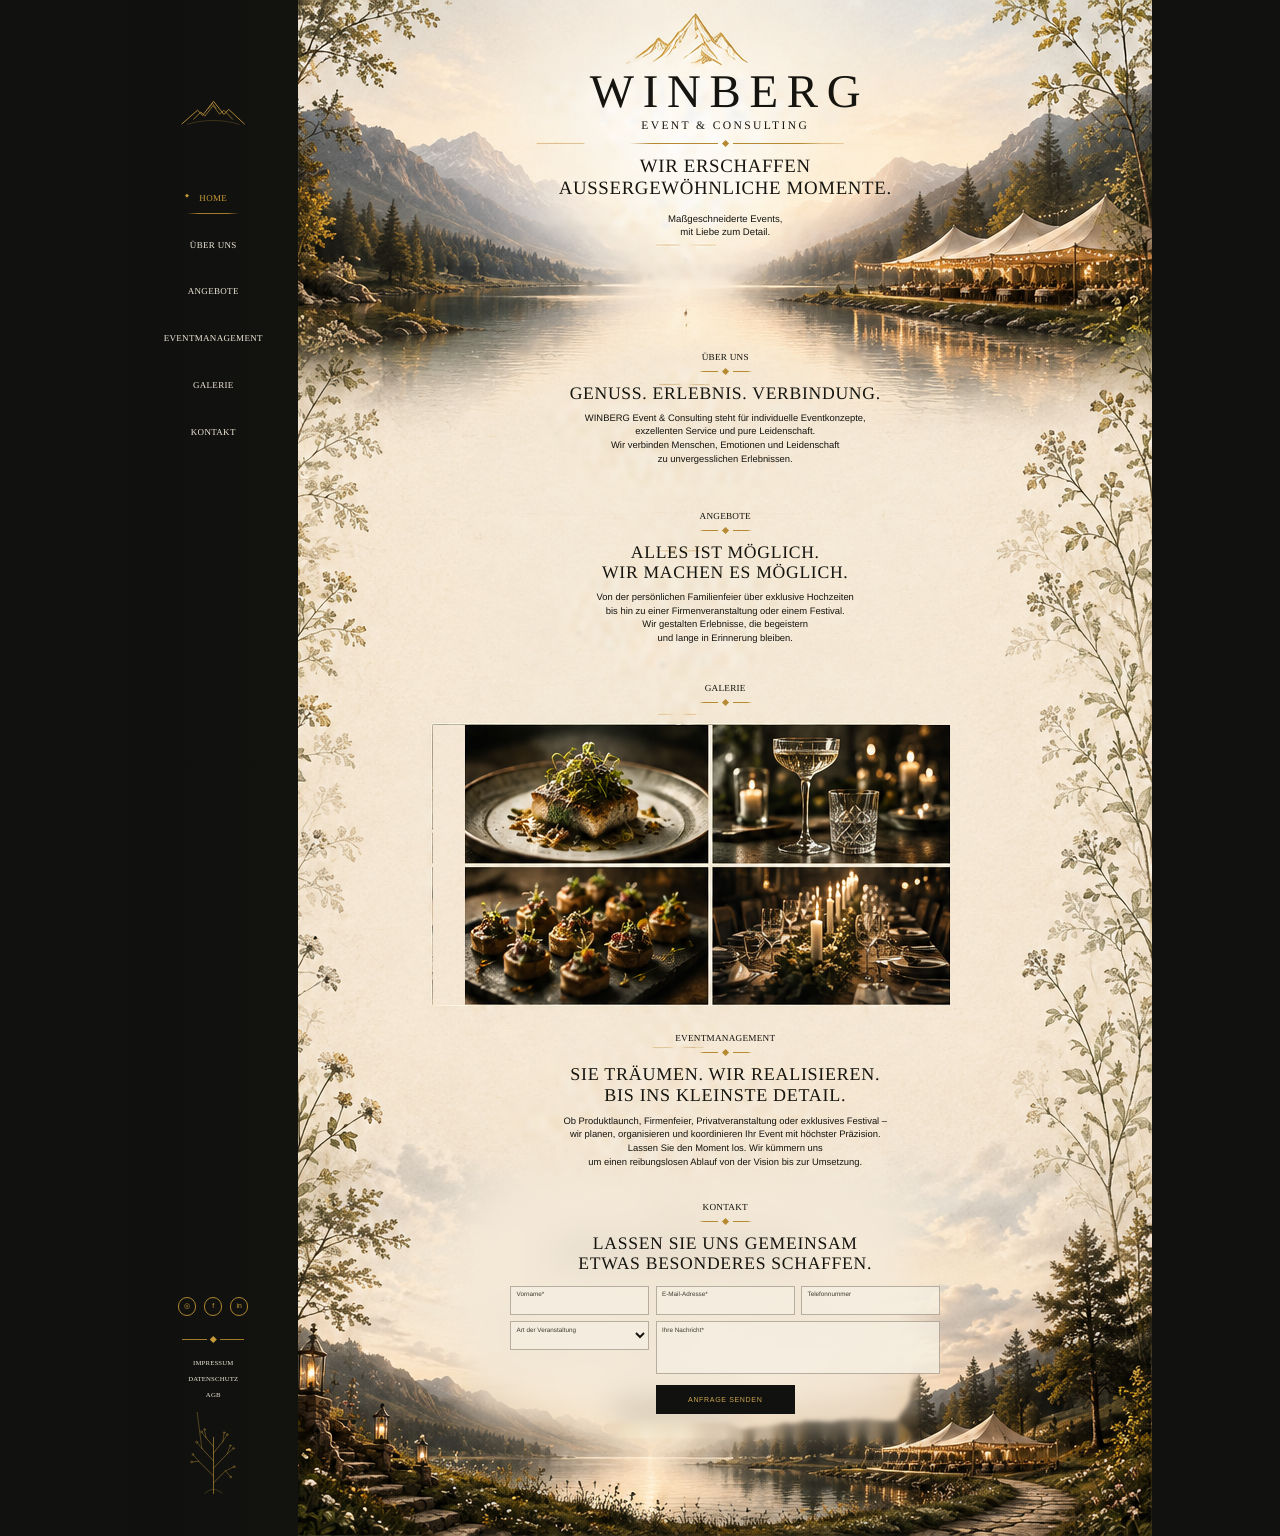
==== preview-v2.html @ 3b3b502c "Refresh centered WINBERG gallery preview" ====
<!doctype html>
<html lang="de">
<head>
  <meta charset="utf-8">
  <meta name="viewport" content="width=device-width,initial-scale=1">
  <meta name="robots" content="noindex,nofollow">
  <title>WINBERG V2 Vorschau</title>
  <link rel="stylesheet" href="assets/css/site-v2-preview.css?v=20260818-2138">
</head>
<body>
<main class="page-shell" aria-label="WINBERG Event & Consulting V2 Vorschau">
  <div class="stage">
    <img class="background-art" src="assets/img/WINBERG-BACKGROUND-TEXTFREE-FINAL.png?v=20260818-2138" alt="" aria-hidden="true">

    <aside class="sidebar" aria-label="Hauptnavigation">
      <a class="sidebar-logo" href="#home" aria-label="WINBERG Startseite"><img src="assets/img/mountain-mark.svg" alt=""></a>
      <nav class="main-nav">
        <a class="active" href="#home">Home</a>
        <a href="#ueber-uns">Über uns</a>
        <a href="#angebote">Angebote</a>
        <a href="#eventmanagement">Eventmanagement</a>
        <a href="#galerie">Galerie</a>
        <a href="#kontakt">Kontakt</a>
      </nav>
      <div class="sidebar-bottom">
        <div class="socials" aria-label="Social Media"><span>◎</span><span>f</span><span>in</span></div>
        <div class="sidebar-divider" aria-hidden="true"><span></span><i></i><span></span></div>
        <div class="legal-links"><a href="impressum.html">Impressum</a><a href="datenschutz.html">Datenschutz</a><a href="agb.html">AGB</a></div>
        <img class="sidebar-tree" src="assets/img/sidebar-tree.svg" alt="">
      </div>
    </aside>

    <section id="home" class="panel hero-panel">
      <h1>WINBERG</h1>
      <p class="subbrand">EVENT &amp; CONSULTING</p>
      <div class="ornament ornament-wide" aria-hidden="true"><span></span><i></i><span></span></div>
      <p class="hero-claim">WIR ERSCHAFFEN<br>AUSSERGEWÖHNLICHE MOMENTE.</p>
      <p class="hero-copy">Maßgeschneiderte Events,<br>mit Liebe zum Detail.</p>
    </section>

    <section id="ueber-uns" class="panel about-panel">
      <p class="kicker">ÜBER UNS</p>
      <div class="ornament" aria-hidden="true"><span></span><i></i><span></span></div>
      <h2>GENUSS. ERLEBNIS. VERBINDUNG.</h2>
      <p class="body-copy">WINBERG Event &amp; Consulting steht für individuelle Eventkonzepte,<br>exzellenten Service und pure Leidenschaft.<br>Wir verbinden Menschen, Emotionen und Leidenschaft<br>zu unvergesslichen Erlebnissen.</p>
    </section>

    <section id="angebote" class="panel offers-panel">
      <p class="kicker">ANGEBOTE</p>
      <div class="ornament" aria-hidden="true"><span></span><i></i><span></span></div>
      <h2>ALLES IST MÖGLICH.<br>WIR MACHEN ES MÖGLICH.</h2>
      <p class="body-copy">Von der persönlichen Familienfeier über exklusive Hochzeiten<br>bis hin zu einer Firmenveranstaltung oder einem Festival.<br>Wir gestalten Erlebnisse, die begeistern<br>und lange in Erinnerung bleiben.</p>
    </section>

    <section id="galerie" class="panel gallery-panel">
      <p class="kicker">GALERIE</p>
      <div class="ornament" aria-hidden="true"><span></span><i></i><span></span></div>
    </section>

    <section id="eventmanagement" class="panel event-panel">
      <p class="kicker">EVENTMANAGEMENT</p>
      <div class="ornament" aria-hidden="true"><span></span><i></i><span></span></div>
      <h2>SIE TRÄUMEN. WIR REALISIEREN.<br>BIS INS KLEINSTE DETAIL.</h2>
      <p class="body-copy">Ob Produktlaunch, Firmenfeier, Privatveranstaltung oder exklusives Festival –<br>wir planen, organisieren und koordinieren Ihr Event mit höchster Präzision.<br>Lassen Sie den Moment los. Wir kümmern uns<br>um einen reibungslosen Ablauf von der Vision bis zur Umsetzung.</p>
    </section>

    <section id="kontakt" class="panel contact-panel">
      <p class="kicker">KONTAKT</p>
      <div class="ornament" aria-hidden="true"><span></span><i></i><span></span></div>
      <h2>LASSEN SIE UNS GEMEINSAM<br>ETWAS BESONDERES SCHAFFEN.</h2>
      <form class="contact-form" novalidate>
        <label><span>Vorname*</span><input type="text"></label>
        <label><span>E-Mail-Adresse*</span><input type="email"></label>
        <label><span>Telefonnummer</span><input type="tel"></label>
        <label class="field-type"><span>Art der Veranstaltung</span><select><option></option></select></label>
        <label class="field-message"><span>Ihre Nachricht*</span><textarea></textarea></label>
        <button type="button">ANFRAGE SENDEN</button>
      </form>
    </section>
  </div>
</main>
</body>
</html>
---- assets/css/site-v2-preview.css ----
*{box-sizing:border-box}
html,body{margin:0;min-height:100%;background:#11110f}
body{overflow-x:hidden;color:#15140f;font-family:Arial,Helvetica,sans-serif}
.page-shell{width:100%;display:flex;justify-content:center;background:#11110f}
.stage{position:relative;width:min(100vw,1024px);aspect-ratio:2/3;overflow:hidden;container-type:inline-size;background:#f3ead9}
.background-art{position:absolute;inset:0;z-index:0;width:100%;height:100%;display:block;object-fit:fill;user-select:none;-webkit-user-drag:none}

/* Galerie im Hintergrundbild optisch auf die Content-Spalte zentrieren. */
.stage::before{content:"";position:absolute;z-index:1;left:29.7852%;top:47.2005%;width:3.125%;height:18.2292%;background-image:url('../img/WINBERG-BACKGROUND-TEXTFREE-FINAL.png?v=gallery-center-1');background-repeat:no-repeat;background-size:100cqw 150cqw;background-position:-79.10cqw -70.80cqw;pointer-events:none}
.stage::after{content:"";position:absolute;z-index:2;inset:0;background:url('../img/WINBERG-BACKGROUND-TEXTFREE-FINAL.png?v=gallery-center-1') 0 0/100% 100% no-repeat;clip-path:inset(47.2005% 22.8516% 34.5703% 29.7852%);transform:translateX(3.125cqw);pointer-events:none}

/* Sidebar */
.sidebar{position:absolute;z-index:20;left:0;top:0;width:16.65%;height:100%;background:linear-gradient(90deg,#10110f,#12130f);color:#eee6d7;font-family:Baskerville,'Palatino Linotype','Book Antiqua',Georgia,serif}
.sidebar-logo{position:absolute;top:6.1%;left:50%;width:7.6cqw;transform:translateX(-50%)}
.sidebar-logo img{width:100%;height:auto;display:block}
.main-nav{position:absolute;top:12.55%;left:0;width:100%;display:flex;flex-direction:column;align-items:center;gap:3.6cqw}
.main-nav a{position:relative;text-decoration:none;text-transform:uppercase;color:#eee6d7;font-size:.88cqw;letter-spacing:.035em;white-space:nowrap;text-rendering:geometricPrecision;-webkit-font-smoothing:antialiased}
.main-nav a.active{color:#c69a38}
.main-nav a.active:before{content:'◆';position:absolute;left:-1.4cqw;top:.03cqw;font-size:.5cqw;color:#c69a38}
.main-nav a.active:after{content:'';position:absolute;left:50%;top:1.95cqw;width:5.1cqw;height:1px;transform:translateX(-50%);background:linear-gradient(90deg,transparent,#a47b2a 22%,#a47b2a 78%,transparent)}
.sidebar-bottom{position:absolute;left:0;bottom:2.25%;width:100%;display:flex;flex-direction:column;align-items:center}
.socials{display:flex;gap:.76cqw;margin-bottom:1.8cqw}
.socials span{width:1.78cqw;height:1.78cqw;border:1px solid #ae842f;border-radius:50%;display:grid;place-items:center;color:#c69a38;font:400 .67cqw/1 Arial,sans-serif}
.sidebar-divider{width:6.1cqw;height:1.1cqw;display:flex;align-items:center;margin-bottom:1.35cqw}
.sidebar-divider span{flex:1;height:1px;background:#a27a2b}.sidebar-divider i{width:.45cqw;height:.45cqw;margin:0 .4cqw;background:#c69a38;transform:rotate(45deg)}
.legal-links{display:flex;flex-direction:column;align-items:center;gap:.86cqw;margin-bottom:1.45cqw}
.legal-links a{text-decoration:none;text-transform:uppercase;color:#eee6d7;font-size:.66cqw;letter-spacing:.025em}
.sidebar-tree{width:5.35cqw;height:auto}

/* Content */
.panel{position:absolute;z-index:10;left:16.65%;width:83.35%;text-align:center;color:#15140f;text-rendering:geometricPrecision;-webkit-font-smoothing:antialiased}
.panel h1,.panel h2,.panel p{margin:0}
.hero-panel{top:4.55%;height:15.2%}
.hero-panel h1{font:400 4.58cqw/.95 Baskerville,'Palatino Linotype','Book Antiqua',Georgia,serif;letter-spacing:.185em;text-indent:.185em}
.subbrand{margin-top:.58cqw!important;font:400 1.13cqw/1.1 Baskerville,'Palatino Linotype','Book Antiqua',Georgia,serif!important;letter-spacing:.205em}
.ornament{width:5.2cqw;height:1.15cqw;margin:.24cqw auto .52cqw;display:flex;align-items:center;justify-content:center}
.ornament-wide{width:18.8cqw;margin-top:.46cqw;margin-bottom:.66cqw}
.ornament span{height:1px;flex:1;background:linear-gradient(90deg,transparent,#b68a32 24%,#b68a32)}
.ornament span:last-child{background:linear-gradient(90deg,#b68a32,#b68a32 76%,transparent)}
.ornament i{width:.5cqw;height:.5cqw;background:#b68a32;transform:rotate(45deg);margin:0 .5cqw}
.hero-claim{font:400 1.84cqw/1.16 Baskerville,'Palatino Linotype','Book Antiqua',Georgia,serif!important;letter-spacing:.035em}
.hero-copy{margin-top:1.25cqw!important;font:400 .94cqw/1.42 Arial,sans-serif!important}

.kicker{font:400 .9cqw/1.08 Baskerville,'Palatino Linotype','Book Antiqua',Georgia,serif!important;letter-spacing:.025em}
.panel h2{font:400 1.72cqw/1.16 Baskerville,'Palatino Linotype','Book Antiqua',Georgia,serif;letter-spacing:.04em}
.body-copy{font:400 .92cqw/1.46 Arial,sans-serif!important}

.about-panel{top:23.0%}
.about-panel h2{margin-top:.32cqw}.about-panel .body-copy{margin-top:.72cqw}
.offers-panel{top:33.35%}
.offers-panel h2{margin-top:.32cqw}.offers-panel .body-copy{margin-top:.72cqw}
.gallery-panel{top:44.55%}
.event-panel{top:67.35%}
.event-panel h2{margin-top:.44cqw;font-size:1.76cqw}.event-panel .body-copy{margin-top:.78cqw}
.contact-panel{top:78.35%}
.contact-panel h2{margin-top:.38cqw;font-size:1.72cqw}

.contact-form{width:42cqw;margin:1.2cqw auto 0;display:grid;grid-template-columns:repeat(3,1fr);gap:.62cqw;text-align:left}
.contact-form label{position:relative;display:block}.contact-form label span{position:absolute;left:.62cqw;top:.52cqw;font-size:.62cqw;color:#3f3a31;z-index:2}
.contact-form input,.contact-form select,.contact-form textarea{width:100%;border:1px solid rgba(82,72,55,.38);background:rgba(245,239,225,.8);color:#17150f}
.contact-form input,.contact-form select{height:2.82cqw;padding:1.0cqw .58cqw .28cqw}.contact-form textarea{height:5.15cqw;padding:1.18cqw .58cqw .38cqw;resize:none}
.field-type{grid-column:1}.field-message{grid-column:2/4;grid-row:2/4}.contact-form button{grid-column:2;grid-row:4;border:0;background:#11120f;color:#caa34d;height:2.75cqw;font-size:.69cqw;letter-spacing:.09em}

@media(max-width:700px){.stage{width:100vw}.main-nav a{font-size:max(6px,.88cqw)}.legal-links a{font-size:max(5px,.66cqw)}.body-copy{font-size:max(6px,.92cqw)!important}.hero-copy{font-size:max(6px,.94cqw)!important}}
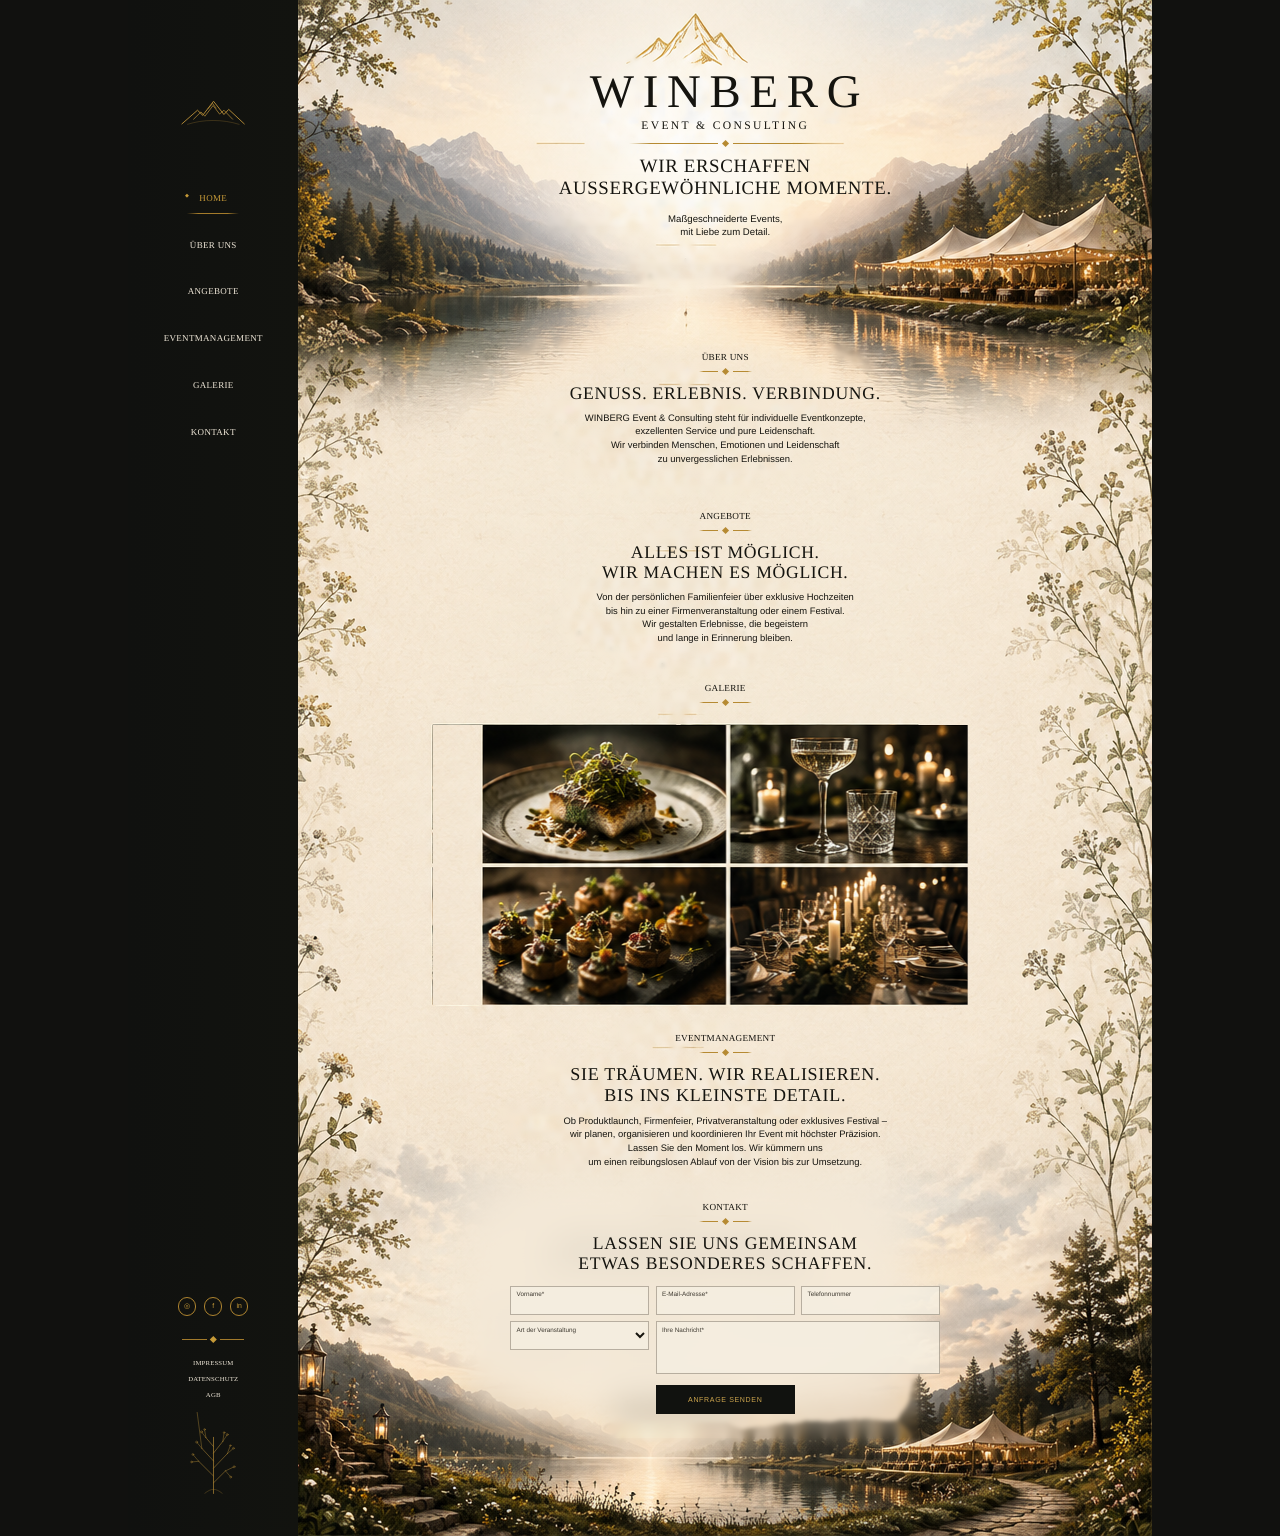
==== commit 733ad409: "Refresh centered WINBERG gallery asset cache" ====
--- a/preview-v2.html
+++ b/preview-v2.html
@@ -5,12 +5,12 @@
   <meta name="viewport" content="width=device-width,initial-scale=1">
   <meta name="robots" content="noindex,nofollow">
   <title>WINBERG V2 Vorschau</title>
-  <link rel="stylesheet" href="assets/css/site-v2-preview.css?v=20260818-2138">
+  <link rel="stylesheet" href="assets/css/site-v2-preview.css?v=20260818-2146">
 </head>
 <body>
 <main class="page-shell" aria-label="WINBERG Event & Consulting V2 Vorschau">
   <div class="stage">
-    <img class="background-art" src="assets/img/WINBERG-BACKGROUND-TEXTFREE-FINAL.png?v=20260818-2138" alt="" aria-hidden="true">
+    <img class="background-art" src="assets/img/WINBERG-BACKGROUND-TEXTFREE-FINAL.png?v=20260818-2146" alt="" aria-hidden="true">
 
     <aside class="sidebar" aria-label="Hauptnavigation">
       <a class="sidebar-logo" href="#home" aria-label="WINBERG Startseite"><img src="assets/img/mountain-mark.svg" alt=""></a>
--- a/assets/css/site-v2-preview.css
+++ b/assets/css/site-v2-preview.css
@@ -5,9 +5,9 @@
 .stage{position:relative;width:min(100vw,1024px);aspect-ratio:2/3;overflow:hidden;container-type:inline-size;background:#f3ead9}
 .background-art{position:absolute;inset:0;z-index:0;width:100%;height:100%;display:block;object-fit:fill;user-select:none;-webkit-user-drag:none}
 
-/* Galerie im Hintergrundbild optisch auf die Content-Spalte zentrieren. */
-.stage::before{content:"";position:absolute;z-index:1;left:29.7852%;top:47.2005%;width:3.125%;height:18.2292%;background-image:url('../img/WINBERG-BACKGROUND-TEXTFREE-FINAL.png?v=gallery-center-1');background-repeat:no-repeat;background-size:100cqw 150cqw;background-position:-79.10cqw -70.80cqw;pointer-events:none}
-.stage::after{content:"";position:absolute;z-index:2;inset:0;background:url('../img/WINBERG-BACKGROUND-TEXTFREE-FINAL.png?v=gallery-center-1') 0 0/100% 100% no-repeat;clip-path:inset(47.2005% 22.8516% 34.5703% 29.7852%);transform:translateX(3.125cqw);pointer-events:none}
+/* Galerie im Hintergrundbild exakt auf die Content-Mittelachse zentrieren. */
+.stage::before{content:"";position:absolute;z-index:1;left:29.7852%;top:47.2005%;width:4.8584%;height:18.2292%;background-image:url('../img/WINBERG-BACKGROUND-TEXTFREE-FINAL.png?v=gallery-center-2');background-repeat:no-repeat;background-size:100cqw 150cqw;background-position:-24.9268cqw -70.8008cqw;pointer-events:none}
+.stage::after{content:"";position:absolute;z-index:2;inset:0;background:url('../img/WINBERG-BACKGROUND-TEXTFREE-FINAL.png?v=gallery-center-2') 0 0/100% 100% no-repeat;clip-path:inset(47.2005% 22.8516% 34.5703% 29.7852%);transform:translateX(4.8584cqw);pointer-events:none}
 
 /* Sidebar */
 .sidebar{position:absolute;z-index:20;left:0;top:0;width:16.65%;height:100%;background:linear-gradient(90deg,#10110f,#12130f);color:#eee6d7;font-family:Baskerville,'Palatino Linotype','Book Antiqua',Georgia,serif}
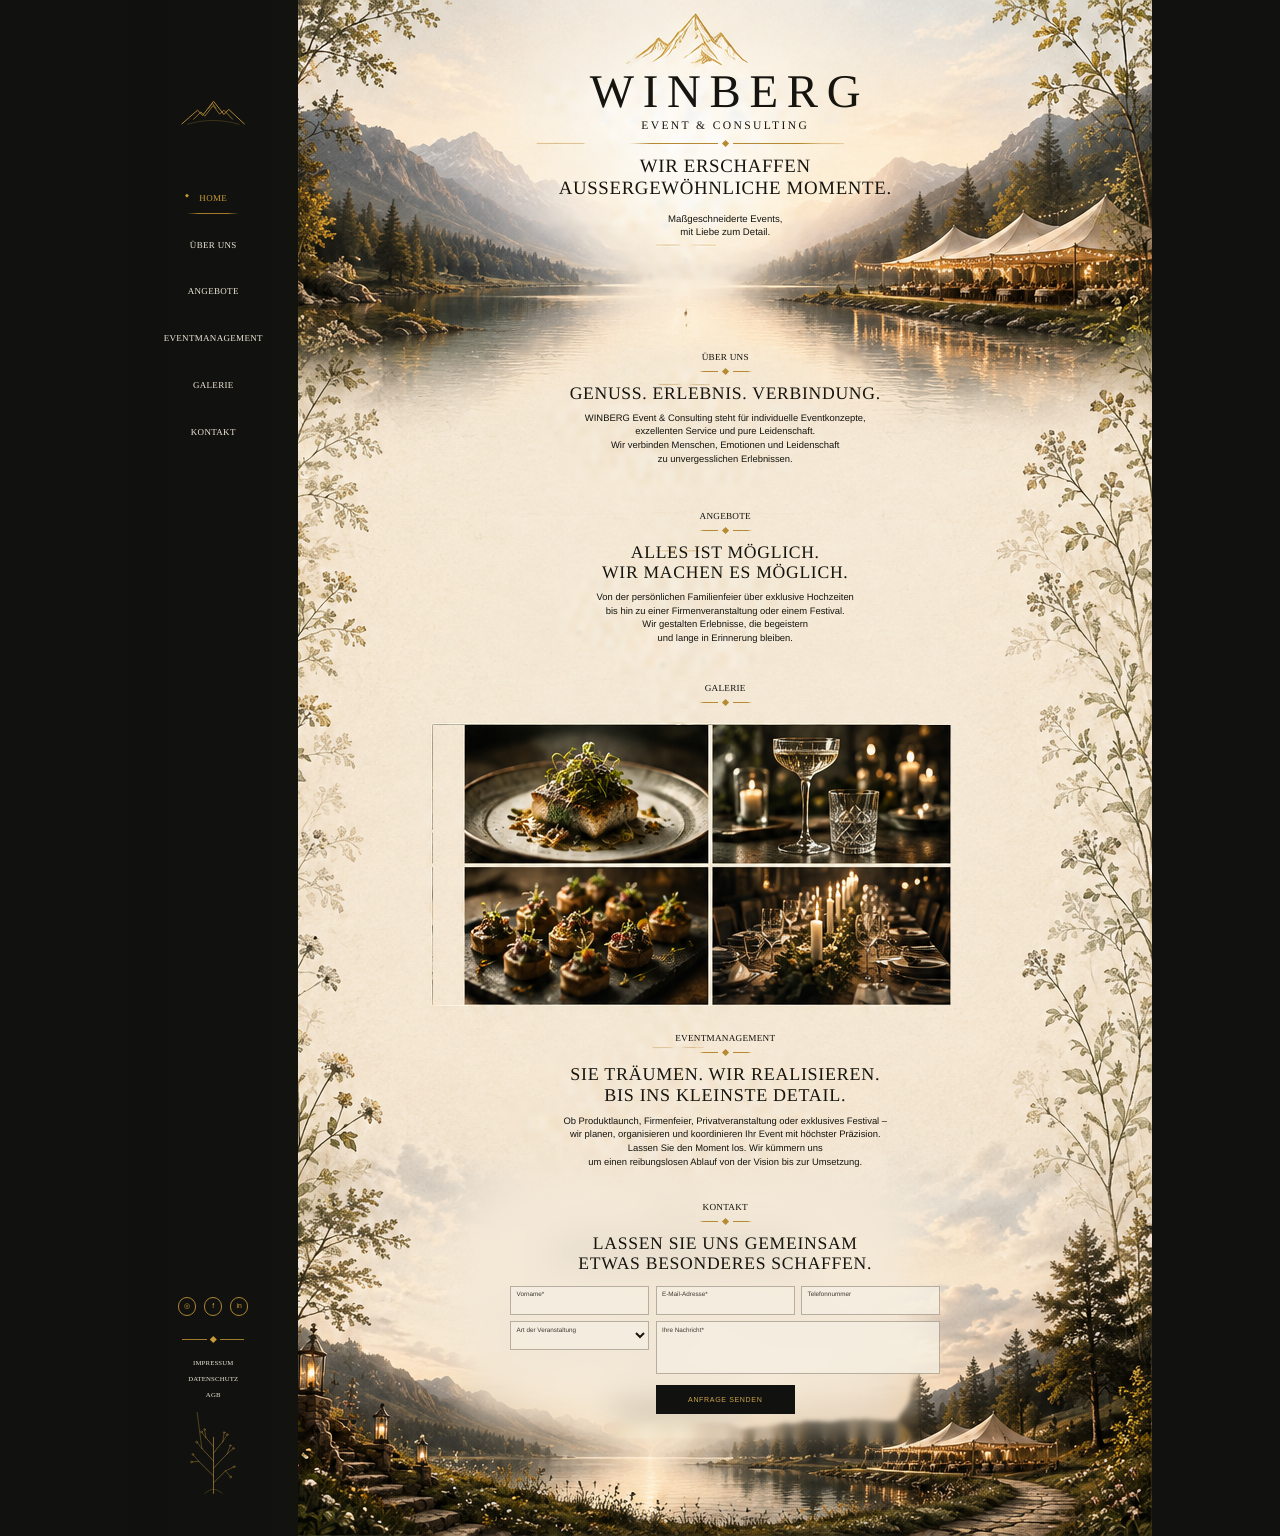
==== commit 91631031: "Use clean gallery positioning layers" ====
--- a/preview-v2.html
+++ b/preview-v2.html
@@ -5,12 +5,15 @@
   <meta name="viewport" content="width=device-width,initial-scale=1">
   <meta name="robots" content="noindex,nofollow">
   <title>WINBERG V2 Vorschau</title>
-  <link rel="stylesheet" href="assets/css/site-v2-preview.css?v=20260818-2146">
+  <link rel="stylesheet" href="assets/css/site-v2-preview.css?v=20260818-2155">
 </head>
 <body>
 <main class="page-shell" aria-label="WINBERG Event & Consulting V2 Vorschau">
   <div class="stage">
-    <img class="background-art" src="assets/img/WINBERG-BACKGROUND-TEXTFREE-FINAL.png?v=20260818-2146" alt="" aria-hidden="true">
+    <img class="background-art" src="assets/img/WINBERG-BACKGROUND-TEXTFREE-FINAL.png?v=20260818-2155" alt="" aria-hidden="true">
+    <div class="gallery-gap-fill" aria-hidden="true"></div>
+    <div class="gallery-art-shift" aria-hidden="true"></div>
+    <div class="gallery-residual-cover" aria-hidden="true"></div>
 
     <aside class="sidebar" aria-label="Hauptnavigation">
       <a class="sidebar-logo" href="#home" aria-label="WINBERG Startseite"><img src="assets/img/mountain-mark.svg" alt=""></a>
--- a/assets/css/site-v2-preview.css
+++ b/assets/css/site-v2-preview.css
@@ -5,9 +5,10 @@
 .stage{position:relative;width:min(100vw,1024px);aspect-ratio:2/3;overflow:hidden;container-type:inline-size;background:#f3ead9}
 .background-art{position:absolute;inset:0;z-index:0;width:100%;height:100%;display:block;object-fit:fill;user-select:none;-webkit-user-drag:none}
 
-/* Galerie im Hintergrundbild exakt auf die Content-Mittelachse zentrieren. */
-.stage::before{content:"";position:absolute;z-index:1;left:29.7852%;top:47.2005%;width:4.8584%;height:18.2292%;background-image:url('../img/WINBERG-BACKGROUND-TEXTFREE-FINAL.png?v=gallery-center-2');background-repeat:no-repeat;background-size:100cqw 150cqw;background-position:-24.9268cqw -70.8008cqw;pointer-events:none}
-.stage::after{content:"";position:absolute;z-index:2;inset:0;background:url('../img/WINBERG-BACKGROUND-TEXTFREE-FINAL.png?v=gallery-center-2') 0 0/100% 100% no-repeat;clip-path:inset(47.2005% 22.8516% 34.5703% 29.7852%);transform:translateX(4.8584cqw);pointer-events:none}
+/* Galerie: sauber um exakt 32 px nach rechts versetzt. */
+.gallery-gap-fill{position:absolute;z-index:1;left:29.7852%;top:47.2005%;width:3.125%;height:18.2292%;background-image:url('../img/WINBERG-BACKGROUND-TEXTFREE-FINAL.png?v=gallery-clean-3');background-repeat:no-repeat;background-size:100cqw 150cqw;background-position:-26.6602cqw -70.8008cqw;pointer-events:none}
+.gallery-art-shift{position:absolute;z-index:2;left:32.9102%;top:47.2005%;width:47.4609%;height:18.2292%;background-image:url('../img/WINBERG-BACKGROUND-TEXTFREE-FINAL.png?v=gallery-clean-3');background-repeat:no-repeat;background-size:100cqw 150cqw;background-position:-29.7852cqw -70.8008cqw;pointer-events:none}
+.gallery-residual-cover{position:absolute;z-index:3;left:51.1%;top:46.15%;width:5.5%;height:.85%;background-image:url('../img/WINBERG-BACKGROUND-TEXTFREE-FINAL.png?v=gallery-clean-3');background-repeat:no-repeat;background-size:100cqw 150cqw;background-position:-51.1cqw -66.9cqw;pointer-events:none}
 
 /* Sidebar */
 .sidebar{position:absolute;z-index:20;left:0;top:0;width:16.65%;height:100%;background:linear-gradient(90deg,#10110f,#12130f);color:#eee6d7;font-family:Baskerville,'Palatino Linotype','Book Antiqua',Georgia,serif}
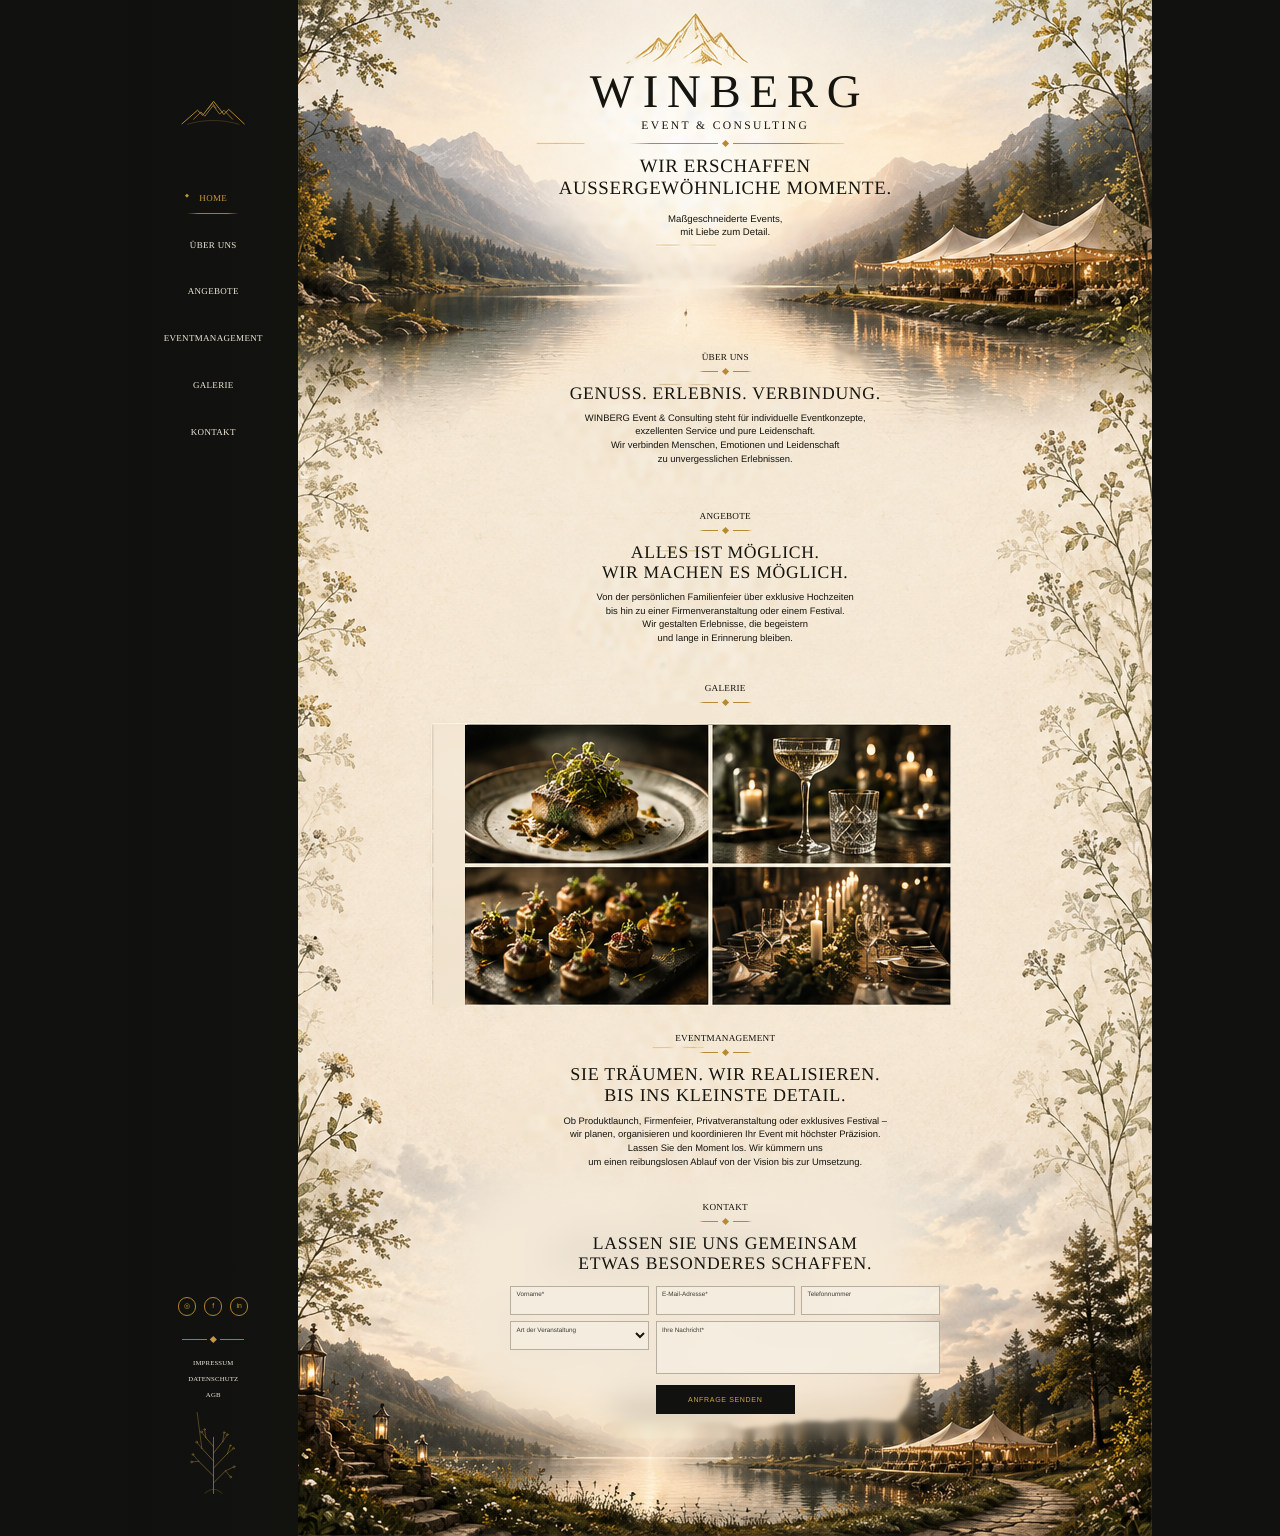
==== commit 11b3df28: "Refresh gallery artifact fix" ====
--- a/preview-v2.html
+++ b/preview-v2.html
@@ -5,12 +5,12 @@
   <meta name="viewport" content="width=device-width,initial-scale=1">
   <meta name="robots" content="noindex,nofollow">
   <title>WINBERG V2 Vorschau</title>
-  <link rel="stylesheet" href="assets/css/site-v2-preview.css?v=20260818-2155">
+  <link rel="stylesheet" href="assets/css/site-v2-preview.css?v=20260818-2206">
 </head>
 <body>
 <main class="page-shell" aria-label="WINBERG Event & Consulting V2 Vorschau">
   <div class="stage">
-    <img class="background-art" src="assets/img/WINBERG-BACKGROUND-TEXTFREE-FINAL.png?v=20260818-2155" alt="" aria-hidden="true">
+    <img class="background-art" src="assets/img/WINBERG-BACKGROUND-TEXTFREE-FINAL.png?v=20260818-2206" alt="" aria-hidden="true">
     <div class="gallery-gap-fill" aria-hidden="true"></div>
     <div class="gallery-art-shift" aria-hidden="true"></div>
     <div class="gallery-residual-cover" aria-hidden="true"></div>
--- a/assets/css/site-v2-preview.css
+++ b/assets/css/site-v2-preview.css
@@ -5,10 +5,11 @@
 .stage{position:relative;width:min(100vw,1024px);aspect-ratio:2/3;overflow:hidden;container-type:inline-size;background:#f3ead9}
 .background-art{position:absolute;inset:0;z-index:0;width:100%;height:100%;display:block;object-fit:fill;user-select:none;-webkit-user-drag:none}
 
-/* Galerie: sauber um exakt 32 px nach rechts versetzt. */
-.gallery-gap-fill{position:absolute;z-index:1;left:29.7852%;top:47.2005%;width:3.125%;height:18.2292%;background-image:url('../img/WINBERG-BACKGROUND-TEXTFREE-FINAL.png?v=gallery-clean-3');background-repeat:no-repeat;background-size:100cqw 150cqw;background-position:-26.6602cqw -70.8008cqw;pointer-events:none}
-.gallery-art-shift{position:absolute;z-index:2;left:32.9102%;top:47.2005%;width:47.4609%;height:18.2292%;background-image:url('../img/WINBERG-BACKGROUND-TEXTFREE-FINAL.png?v=gallery-clean-3');background-repeat:no-repeat;background-size:100cqw 150cqw;background-position:-29.7852cqw -70.8008cqw;pointer-events:none}
-.gallery-residual-cover{position:absolute;z-index:3;left:51.1%;top:46.15%;width:5.5%;height:.85%;background-image:url('../img/WINBERG-BACKGROUND-TEXTFREE-FINAL.png?v=gallery-clean-3');background-repeat:no-repeat;background-size:100cqw 150cqw;background-position:-51.1cqw -66.9cqw;pointer-events:none}
+/* Galerie: Bildblock bleibt zentriert. Der alte linke Rest wird weich in Papier eingeblendet. */
+.gallery-gap-fill{position:absolute;z-index:1;left:29.45%;top:47.15%;width:3.62%;height:18.34%;background:radial-gradient(circle at 72% 18%,rgba(255,255,255,.12),transparent 30%),radial-gradient(circle at 22% 82%,rgba(205,184,151,.07),transparent 34%),#f2e5d1;-webkit-mask-image:linear-gradient(to right,transparent 0,#000 10%,#000 100%);mask-image:linear-gradient(to right,transparent 0,#000 10%,#000 100%);pointer-events:none}
+.gallery-art-shift{position:absolute;z-index:2;left:32.9102%;top:47.2005%;width:47.4609%;height:18.2292%;background-image:url('../img/WINBERG-BACKGROUND-TEXTFREE-FINAL.png?v=gallery-clean-4');background-repeat:no-repeat;background-size:100cqw 150cqw;background-position:-29.7852cqw -70.8008cqw;pointer-events:none}
+/* Entfernt die im Hintergrund eingebrannten, versetzten Goldstriche oberhalb der Galerie. */
+.gallery-residual-cover{position:absolute;z-index:3;left:50.45%;top:45.88%;width:6.45%;height:1.32%;background:radial-gradient(ellipse at center,rgba(243,231,211,1) 0%,rgba(243,231,211,.98) 64%,rgba(243,231,211,0) 100%);pointer-events:none}
 
 /* Sidebar */
 .sidebar{position:absolute;z-index:20;left:0;top:0;width:16.65%;height:100%;background:linear-gradient(90deg,#10110f,#12130f);color:#eee6d7;font-family:Baskerville,'Palatino Linotype','Book Antiqua',Georgia,serif}
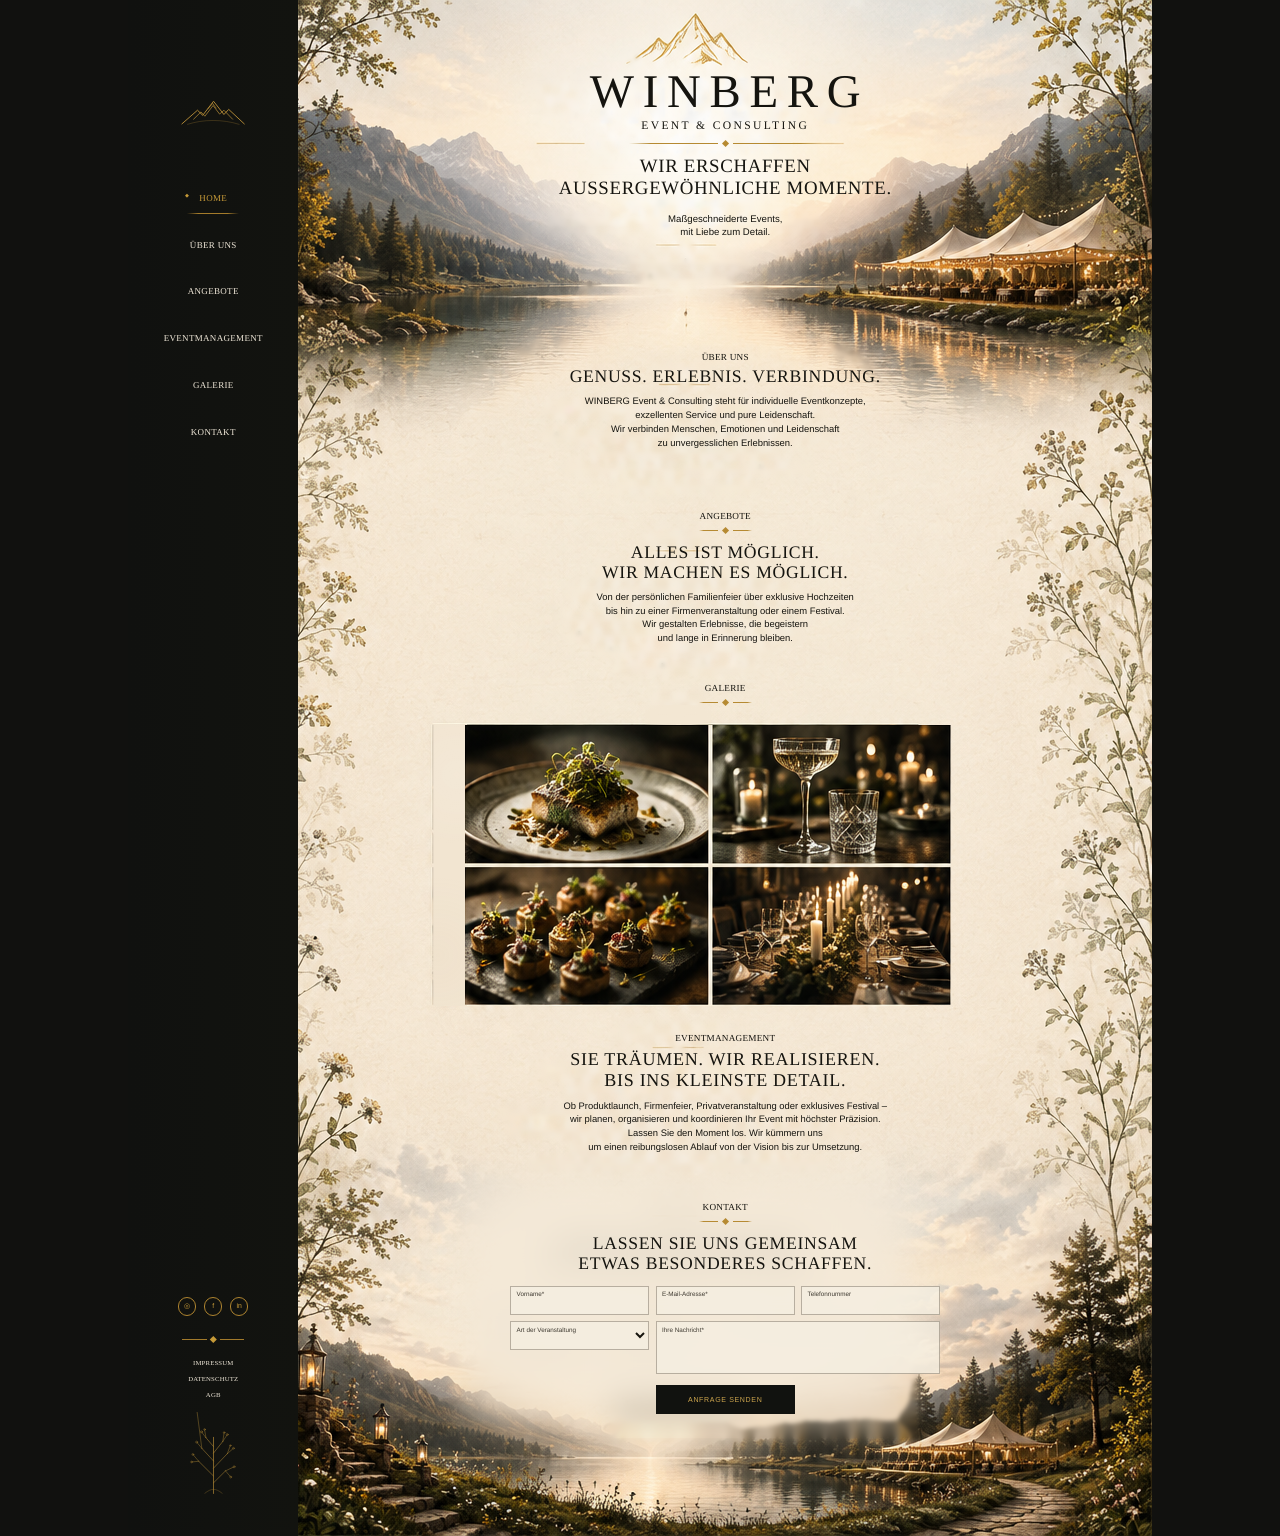
==== commit b41fedcd: "Remove residual ornaments in WINBERG preview" ====
--- a/preview-v2.html
+++ b/preview-v2.html
@@ -5,12 +5,12 @@
   <meta name="viewport" content="width=device-width,initial-scale=1">
   <meta name="robots" content="noindex,nofollow">
   <title>WINBERG V2 Vorschau</title>
-  <link rel="stylesheet" href="assets/css/site-v2-preview.css?v=20260818-2206">
+  <link rel="stylesheet" href="assets/css/site-v2-preview.css?v=20260818-2222">
 </head>
 <body>
 <main class="page-shell" aria-label="WINBERG Event & Consulting V2 Vorschau">
   <div class="stage">
-    <img class="background-art" src="assets/img/WINBERG-BACKGROUND-TEXTFREE-FINAL.png?v=20260818-2206" alt="" aria-hidden="true">
+    <img class="background-art" src="assets/img/WINBERG-BACKGROUND-TEXTFREE-FINAL.png?v=20260818-2222" alt="" aria-hidden="true">
     <div class="gallery-gap-fill" aria-hidden="true"></div>
     <div class="gallery-art-shift" aria-hidden="true"></div>
     <div class="gallery-residual-cover" aria-hidden="true"></div>
@@ -43,7 +43,7 @@
 
     <section id="ueber-uns" class="panel about-panel">
       <p class="kicker">ÜBER UNS</p>
-      <div class="ornament" aria-hidden="true"><span></span><i></i><span></span></div>
+      <div class="ornament-eraser" aria-hidden="true"></div>
       <h2>GENUSS. ERLEBNIS. VERBINDUNG.</h2>
       <p class="body-copy">WINBERG Event &amp; Consulting steht für individuelle Eventkonzepte,<br>exzellenten Service und pure Leidenschaft.<br>Wir verbinden Menschen, Emotionen und Leidenschaft<br>zu unvergesslichen Erlebnissen.</p>
     </section>
@@ -62,7 +62,7 @@
 
     <section id="eventmanagement" class="panel event-panel">
       <p class="kicker">EVENTMANAGEMENT</p>
-      <div class="ornament" aria-hidden="true"><span></span><i></i><span></span></div>
+      <div class="ornament-eraser" aria-hidden="true"></div>
       <h2>SIE TRÄUMEN. WIR REALISIEREN.<br>BIS INS KLEINSTE DETAIL.</h2>
       <p class="body-copy">Ob Produktlaunch, Firmenfeier, Privatveranstaltung oder exklusives Festival –<br>wir planen, organisieren und koordinieren Ihr Event mit höchster Präzision.<br>Lassen Sie den Moment los. Wir kümmern uns<br>um einen reibungslosen Ablauf von der Vision bis zur Umsetzung.</p>
     </section>
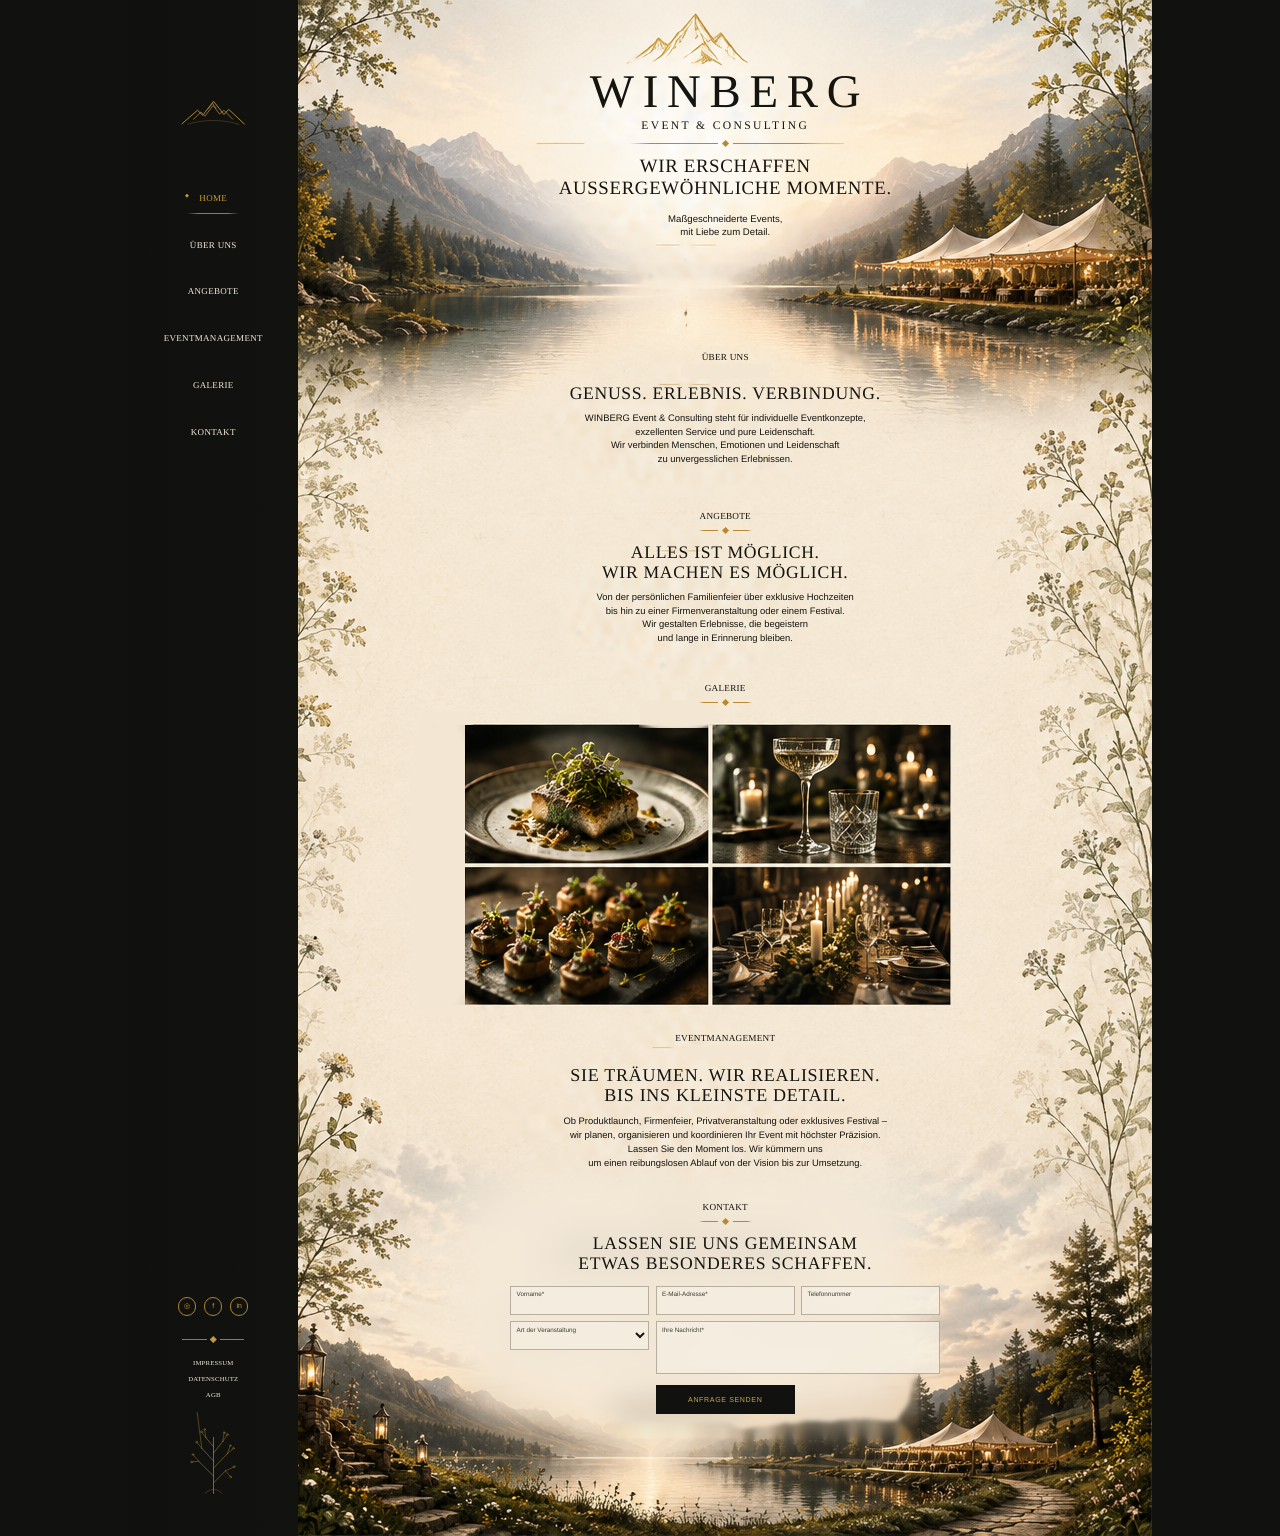
==== commit e7a2bc4e: "Force deploy final WINBERG cleanup" ====
--- a/preview-v2.html
+++ b/preview-v2.html
@@ -5,12 +5,12 @@
   <meta name="viewport" content="width=device-width,initial-scale=1">
   <meta name="robots" content="noindex,nofollow">
   <title>WINBERG V2 Vorschau</title>
-  <link rel="stylesheet" href="assets/css/site-v2-preview.css?v=20260818-2222">
+  <link rel="stylesheet" href="assets/css/site-v2-preview.css?v=20260818-2231">
 </head>
 <body>
 <main class="page-shell" aria-label="WINBERG Event & Consulting V2 Vorschau">
   <div class="stage">
-    <img class="background-art" src="assets/img/WINBERG-BACKGROUND-TEXTFREE-FINAL.png?v=20260818-2222" alt="" aria-hidden="true">
+    <img class="background-art" src="assets/img/WINBERG-BACKGROUND-TEXTFREE-FINAL.png?v=20260818-2231" alt="" aria-hidden="true">
     <div class="gallery-gap-fill" aria-hidden="true"></div>
     <div class="gallery-art-shift" aria-hidden="true"></div>
     <div class="gallery-residual-cover" aria-hidden="true"></div>
--- a/assets/css/site-v2-preview.css
+++ b/assets/css/site-v2-preview.css
@@ -5,11 +5,10 @@
 .stage{position:relative;width:min(100vw,1024px);aspect-ratio:2/3;overflow:hidden;container-type:inline-size;background:#f3ead9}
 .background-art{position:absolute;inset:0;z-index:0;width:100%;height:100%;display:block;object-fit:fill;user-select:none;-webkit-user-drag:none}
 
-/* Galerie: Bildblock bleibt zentriert. Der alte linke Rest wird weich in Papier eingeblendet. */
-.gallery-gap-fill{position:absolute;z-index:1;left:29.45%;top:47.15%;width:3.62%;height:18.34%;background:radial-gradient(circle at 72% 18%,rgba(255,255,255,.12),transparent 30%),radial-gradient(circle at 22% 82%,rgba(205,184,151,.07),transparent 34%),#f2e5d1;-webkit-mask-image:linear-gradient(to right,transparent 0,#000 10%,#000 100%);mask-image:linear-gradient(to right,transparent 0,#000 10%,#000 100%);pointer-events:none}
-.gallery-art-shift{position:absolute;z-index:2;left:32.9102%;top:47.2005%;width:47.4609%;height:18.2292%;background-image:url('../img/WINBERG-BACKGROUND-TEXTFREE-FINAL.png?v=gallery-clean-4');background-repeat:no-repeat;background-size:100cqw 150cqw;background-position:-29.7852cqw -70.8008cqw;pointer-events:none}
-/* Entfernt die im Hintergrund eingebrannten, versetzten Goldstriche oberhalb der Galerie. */
-.gallery-residual-cover{position:absolute;z-index:3;left:50.45%;top:45.88%;width:6.45%;height:1.32%;background:radial-gradient(ellipse at center,rgba(243,231,211,1) 0%,rgba(243,231,211,.98) 64%,rgba(243,231,211,0) 100%);pointer-events:none}
+/* Galerie bleibt zentriert; alte linke Rahmenkontur wird vollständig weich überblendet. */
+.gallery-gap-fill{position:absolute;z-index:1;left:27.55%;top:46.35%;width:6.15%;height:19.85%;background:radial-gradient(ellipse at 55% 50%,rgba(243,231,211,1) 0%,rgba(243,231,211,1) 66%,rgba(243,231,211,.94) 78%,rgba(243,231,211,.55) 88%,rgba(243,231,211,0) 100%);pointer-events:none}
+.gallery-art-shift{position:absolute;z-index:2;left:32.9102%;top:47.2005%;width:47.4609%;height:18.2292%;background-image:url('../img/WINBERG-BACKGROUND-TEXTFREE-FINAL.png?v=gallery-clean-7');background-repeat:no-repeat;background-size:100cqw 150cqw;background-position:-29.7852cqw -70.8008cqw;pointer-events:none}
+.gallery-residual-cover{position:absolute;z-index:3;left:49.9%;top:45.55%;width:7.5%;height:1.85%;background:radial-gradient(ellipse at center,rgba(243,231,211,1) 0%,rgba(243,231,211,1) 62%,rgba(243,231,211,.9) 76%,rgba(243,231,211,0) 100%);pointer-events:none}
 
 /* Sidebar */
 .sidebar{position:absolute;z-index:20;left:0;top:0;width:16.65%;height:100%;background:linear-gradient(90deg,#10110f,#12130f);color:#eee6d7;font-family:Baskerville,'Palatino Linotype','Book Antiqua',Georgia,serif}
@@ -40,6 +39,8 @@
 .ornament span{height:1px;flex:1;background:linear-gradient(90deg,transparent,#b68a32 24%,#b68a32)}
 .ornament span:last-child{background:linear-gradient(90deg,#b68a32,#b68a32 76%,transparent)}
 .ornament i{width:.5cqw;height:.5cqw;background:#b68a32;transform:rotate(45deg);margin:0 .5cqw}
+/* Über uns / Eventmanagement: keinerlei horizontale Goldlinien; Fläche deckt auch eingebrannte Reste ab. */
+.ornament-eraser{width:8.6cqw;height:1.45cqw;margin:.08cqw auto .4cqw;background:radial-gradient(ellipse at center,rgba(243,231,211,1) 0%,rgba(243,231,211,1) 66%,rgba(243,231,211,.96) 78%,rgba(243,231,211,0) 100%)}
 .hero-claim{font:400 1.84cqw/1.16 Baskerville,'Palatino Linotype','Book Antiqua',Georgia,serif!important;letter-spacing:.035em}
 .hero-copy{margin-top:1.25cqw!important;font:400 .94cqw/1.42 Arial,sans-serif!important}
 
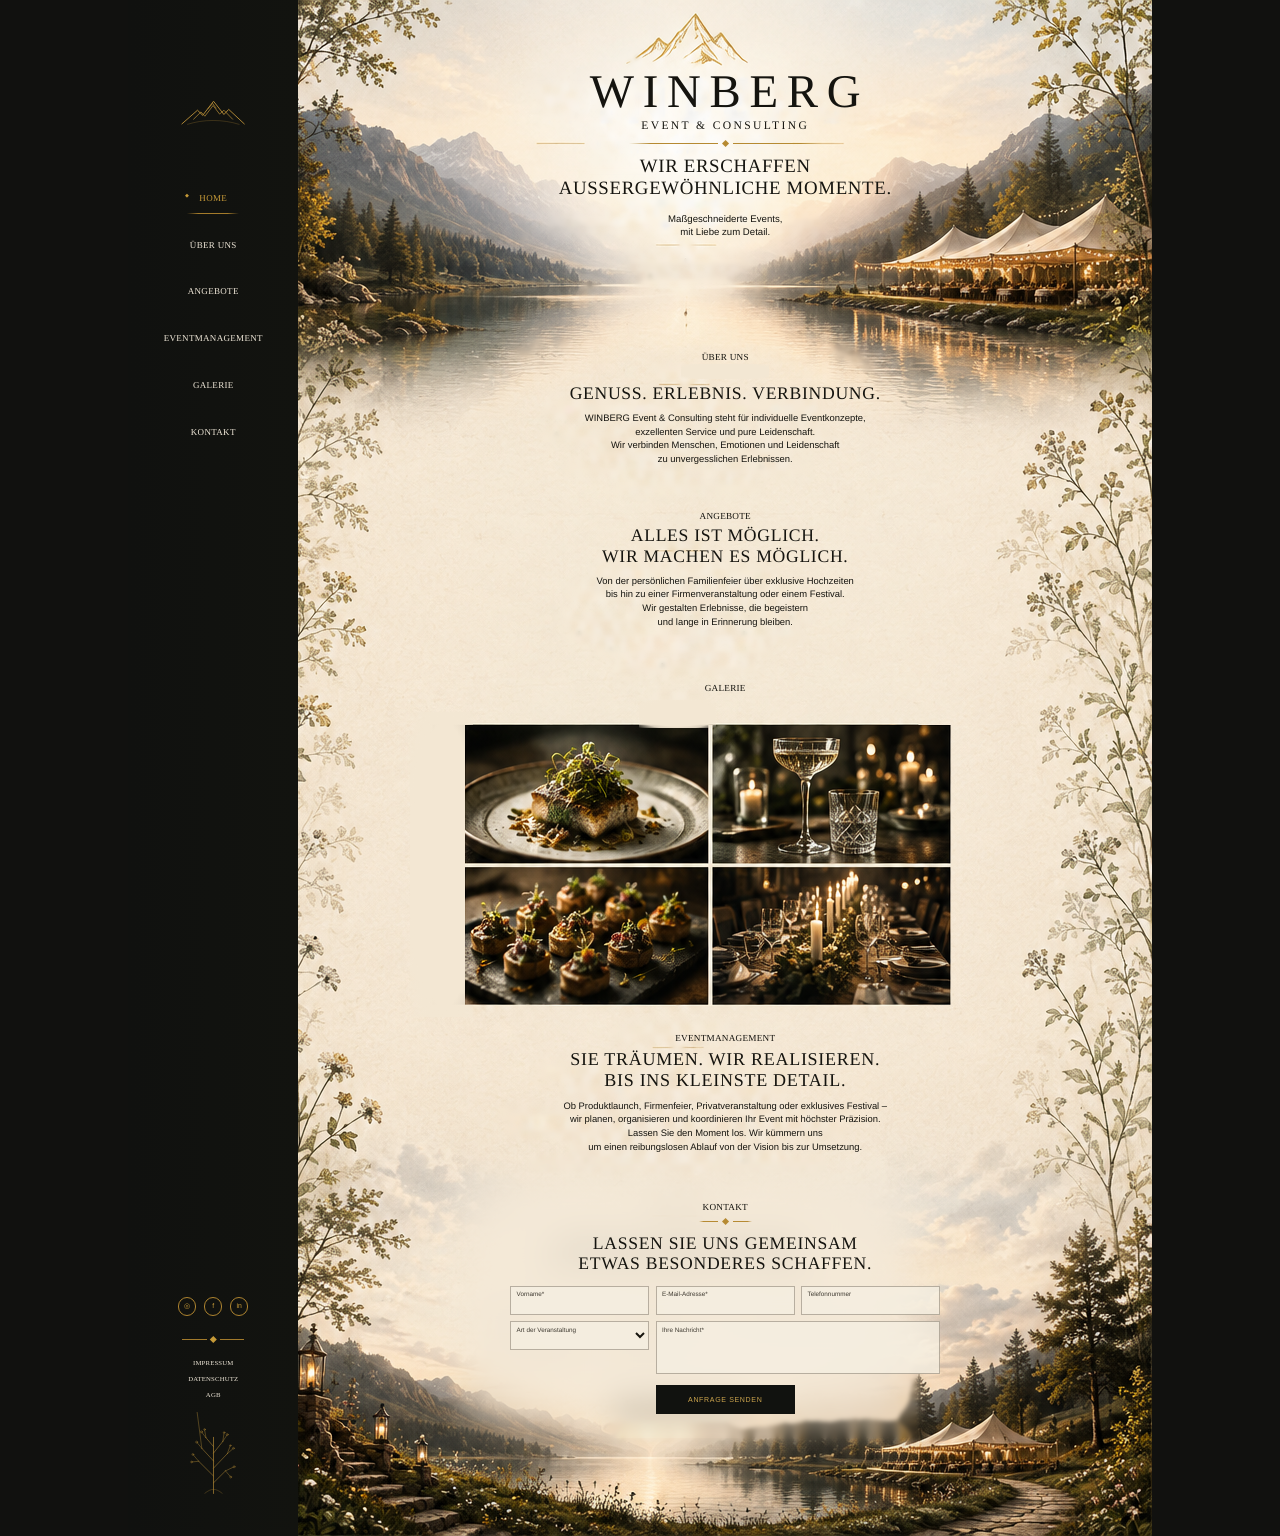
==== commit 8bc50145: "Remove remaining WINBERG divider lines" ====
--- a/preview-v2.html
+++ b/preview-v2.html
@@ -5,12 +5,12 @@
   <meta name="viewport" content="width=device-width,initial-scale=1">
   <meta name="robots" content="noindex,nofollow">
   <title>WINBERG V2 Vorschau</title>
-  <link rel="stylesheet" href="assets/css/site-v2-preview.css?v=20260818-2231">
+  <link rel="stylesheet" href="assets/css/site-v2-preview.css?v=20260818-2236">
 </head>
 <body>
 <main class="page-shell" aria-label="WINBERG Event & Consulting V2 Vorschau">
   <div class="stage">
-    <img class="background-art" src="assets/img/WINBERG-BACKGROUND-TEXTFREE-FINAL.png?v=20260818-2231" alt="" aria-hidden="true">
+    <img class="background-art" src="assets/img/WINBERG-BACKGROUND-TEXTFREE-FINAL.png?v=20260818-2236" alt="" aria-hidden="true">
     <div class="gallery-gap-fill" aria-hidden="true"></div>
     <div class="gallery-art-shift" aria-hidden="true"></div>
     <div class="gallery-residual-cover" aria-hidden="true"></div>
@@ -50,19 +50,19 @@
 
     <section id="angebote" class="panel offers-panel">
       <p class="kicker">ANGEBOTE</p>
-      <div class="ornament" aria-hidden="true"><span></span><i></i><span></span></div>
+      <div class="diamond-only" aria-hidden="true"></div>
       <h2>ALLES IST MÖGLICH.<br>WIR MACHEN ES MÖGLICH.</h2>
       <p class="body-copy">Von der persönlichen Familienfeier über exklusive Hochzeiten<br>bis hin zu einer Firmenveranstaltung oder einem Festival.<br>Wir gestalten Erlebnisse, die begeistern<br>und lange in Erinnerung bleiben.</p>
     </section>
 
     <section id="galerie" class="panel gallery-panel">
       <p class="kicker">GALERIE</p>
-      <div class="ornament" aria-hidden="true"><span></span><i></i><span></span></div>
+      <div class="diamond-only" aria-hidden="true"></div>
     </section>
 
     <section id="eventmanagement" class="panel event-panel">
       <p class="kicker">EVENTMANAGEMENT</p>
-      <div class="ornament-eraser" aria-hidden="true"></div>
+      <div class="event-ornament-clean" aria-hidden="true"><i></i></div>
       <h2>SIE TRÄUMEN. WIR REALISIEREN.<br>BIS INS KLEINSTE DETAIL.</h2>
       <p class="body-copy">Ob Produktlaunch, Firmenfeier, Privatveranstaltung oder exklusives Festival –<br>wir planen, organisieren und koordinieren Ihr Event mit höchster Präzision.<br>Lassen Sie den Moment los. Wir kümmern uns<br>um einen reibungslosen Ablauf von der Vision bis zur Umsetzung.</p>
     </section>
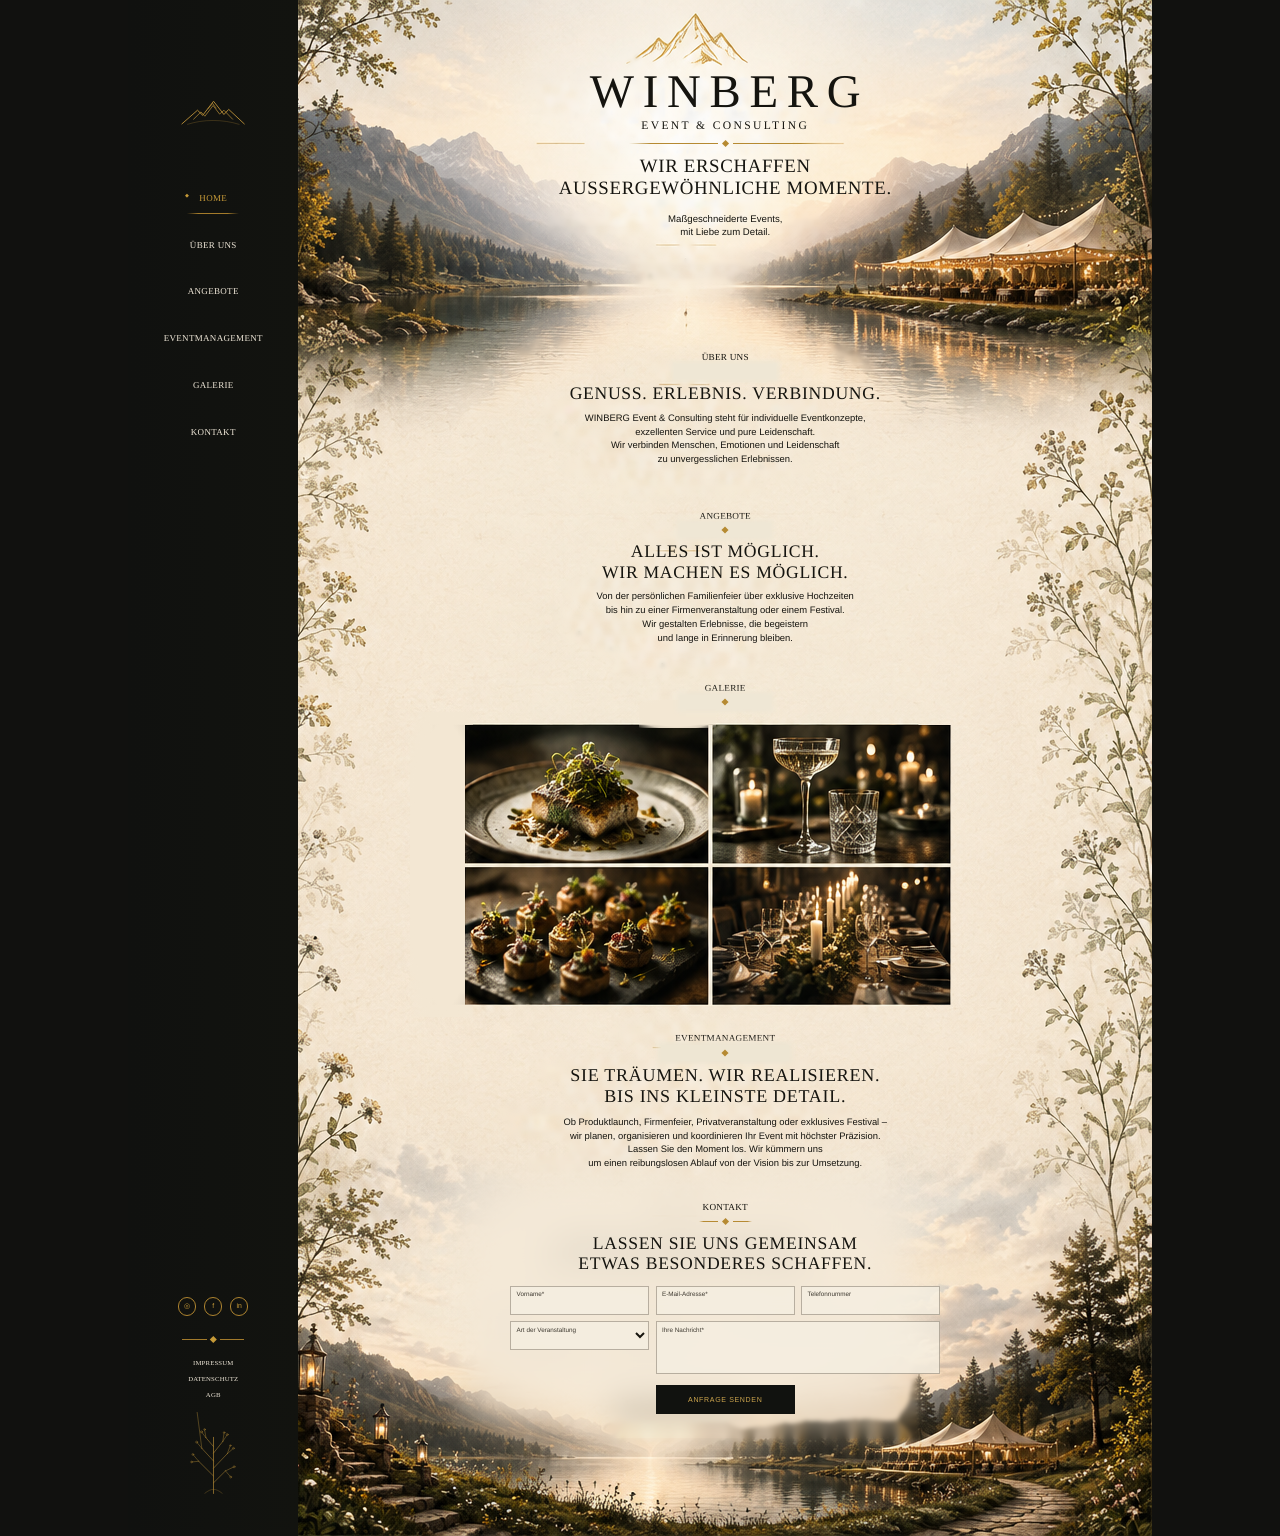
==== commit 08e6611f: "Refresh WINBERG ornament cleanup preview" ====
--- a/preview-v2.html
+++ b/preview-v2.html
@@ -5,12 +5,12 @@
   <meta name="viewport" content="width=device-width,initial-scale=1">
   <meta name="robots" content="noindex,nofollow">
   <title>WINBERG V2 Vorschau</title>
-  <link rel="stylesheet" href="assets/css/site-v2-preview.css?v=20260818-2236">
+  <link rel="stylesheet" href="assets/css/site-v2-preview.css?v=20260818-2240">
 </head>
 <body>
 <main class="page-shell" aria-label="WINBERG Event & Consulting V2 Vorschau">
   <div class="stage">
-    <img class="background-art" src="assets/img/WINBERG-BACKGROUND-TEXTFREE-FINAL.png?v=20260818-2236" alt="" aria-hidden="true">
+    <img class="background-art" src="assets/img/WINBERG-BACKGROUND-TEXTFREE-FINAL.png?v=20260818-2240" alt="" aria-hidden="true">
     <div class="gallery-gap-fill" aria-hidden="true"></div>
     <div class="gallery-art-shift" aria-hidden="true"></div>
     <div class="gallery-residual-cover" aria-hidden="true"></div>
--- a/assets/css/site-v2-preview.css
+++ b/assets/css/site-v2-preview.css
@@ -7,7 +7,7 @@
 
 /* Galerie bleibt zentriert; alte linke Rahmenkontur wird vollständig weich überblendet. */
 .gallery-gap-fill{position:absolute;z-index:1;left:27.55%;top:46.35%;width:6.15%;height:19.85%;background:radial-gradient(ellipse at 55% 50%,rgba(243,231,211,1) 0%,rgba(243,231,211,1) 66%,rgba(243,231,211,.94) 78%,rgba(243,231,211,.55) 88%,rgba(243,231,211,0) 100%);pointer-events:none}
-.gallery-art-shift{position:absolute;z-index:2;left:32.9102%;top:47.2005%;width:47.4609%;height:18.2292%;background-image:url('../img/WINBERG-BACKGROUND-TEXTFREE-FINAL.png?v=gallery-clean-7');background-repeat:no-repeat;background-size:100cqw 150cqw;background-position:-29.7852cqw -70.8008cqw;pointer-events:none}
+.gallery-art-shift{position:absolute;z-index:2;left:32.9102%;top:47.2005%;width:47.4609%;height:18.2292%;background-image:url('../img/WINBERG-BACKGROUND-TEXTFREE-FINAL.png?v=gallery-clean-9');background-repeat:no-repeat;background-size:100cqw 150cqw;background-position:-29.7852cqw -70.8008cqw;pointer-events:none}
 .gallery-residual-cover{position:absolute;z-index:3;left:49.9%;top:45.55%;width:7.5%;height:1.85%;background:radial-gradient(ellipse at center,rgba(243,231,211,1) 0%,rgba(243,231,211,1) 62%,rgba(243,231,211,.9) 76%,rgba(243,231,211,0) 100%);pointer-events:none}
 
 /* Sidebar */
@@ -39,8 +39,16 @@
 .ornament span{height:1px;flex:1;background:linear-gradient(90deg,transparent,#b68a32 24%,#b68a32)}
 .ornament span:last-child{background:linear-gradient(90deg,#b68a32,#b68a32 76%,transparent)}
 .ornament i{width:.5cqw;height:.5cqw;background:#b68a32;transform:rotate(45deg);margin:0 .5cqw}
-/* Über uns / Eventmanagement: keinerlei horizontale Goldlinien; Fläche deckt auch eingebrannte Reste ab. */
-.ornament-eraser{width:8.6cqw;height:1.45cqw;margin:.08cqw auto .4cqw;background:radial-gradient(ellipse at center,rgba(243,231,211,1) 0%,rgba(243,231,211,1) 66%,rgba(243,231,211,.96) 78%,rgba(243,231,211,0) 100%)}
+
+/* Angebote/Galerie: komplett deckende Papierfläche, nur Raute sichtbar. */
+.diamond-only{position:relative;width:8.8cqw;height:1.35cqw;margin:.08cqw auto .42cqw;background:#efe7d5;box-shadow:0 0 .45cqw .28cqw #efe7d5}
+.diamond-only:after{content:'';position:absolute;left:50%;top:50%;width:.5cqw;height:.5cqw;background:#b68a32;transform:translate(-50%,-50%) rotate(45deg)}
+/* Über uns: keine Linie; neutraler Abstand bleibt erhalten. */
+.ornament-eraser{width:10cqw;height:1.45cqw;margin:.08cqw auto .4cqw;background:#efe7d5;box-shadow:0 0 .42cqw .25cqw #efe7d5}
+/* Eventmanagement: Restlinie vollständig deckend entfernen, nur Raute sichtbar. */
+.event-ornament-clean{position:relative;width:12.5cqw;height:1.55cqw;margin:.02cqw auto .38cqw;background:#eee6d3;box-shadow:0 0 .5cqw .32cqw #eee6d3}
+.event-ornament-clean i{position:absolute;left:50%;top:50%;width:.5cqw;height:.5cqw;background:#b68a32;transform:translate(-50%,-50%) rotate(45deg)}
+
 .hero-claim{font:400 1.84cqw/1.16 Baskerville,'Palatino Linotype','Book Antiqua',Georgia,serif!important;letter-spacing:.035em}
 .hero-copy{margin-top:1.25cqw!important;font:400 .94cqw/1.42 Arial,sans-serif!important}
 
